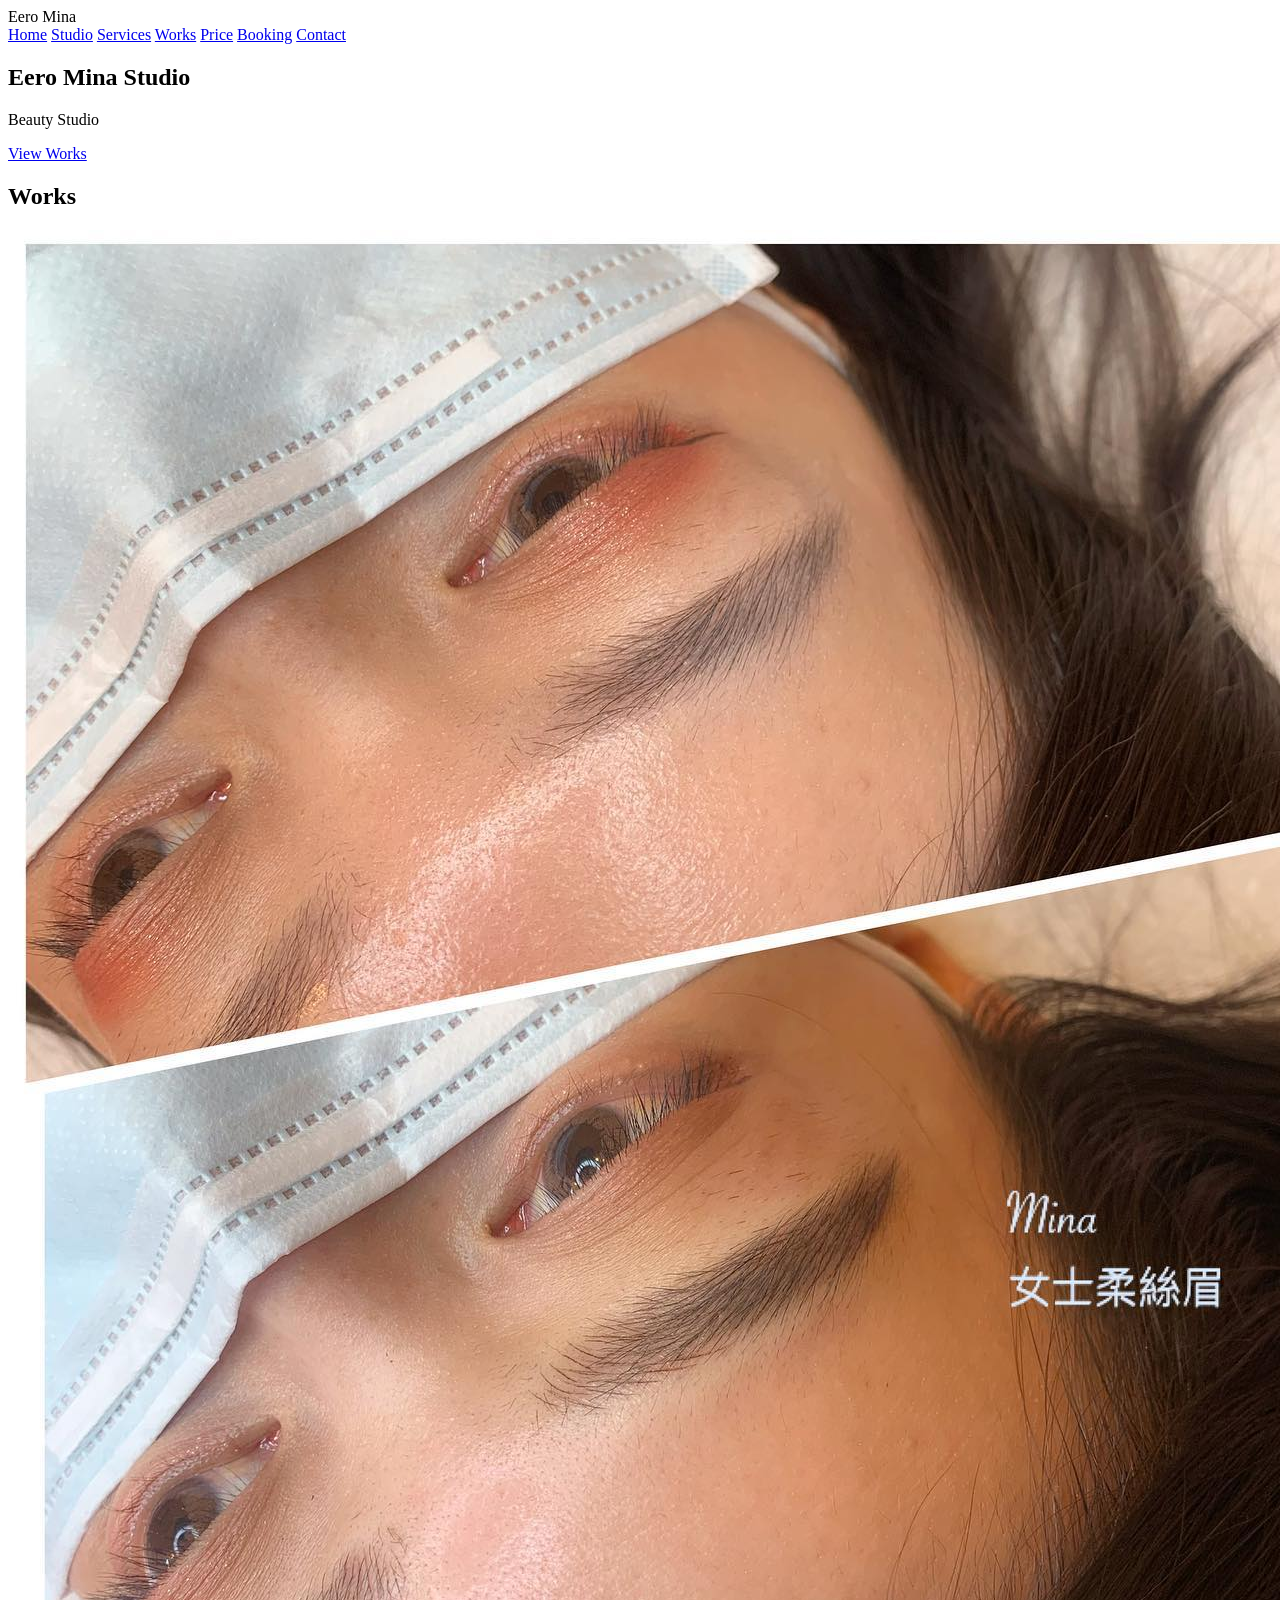
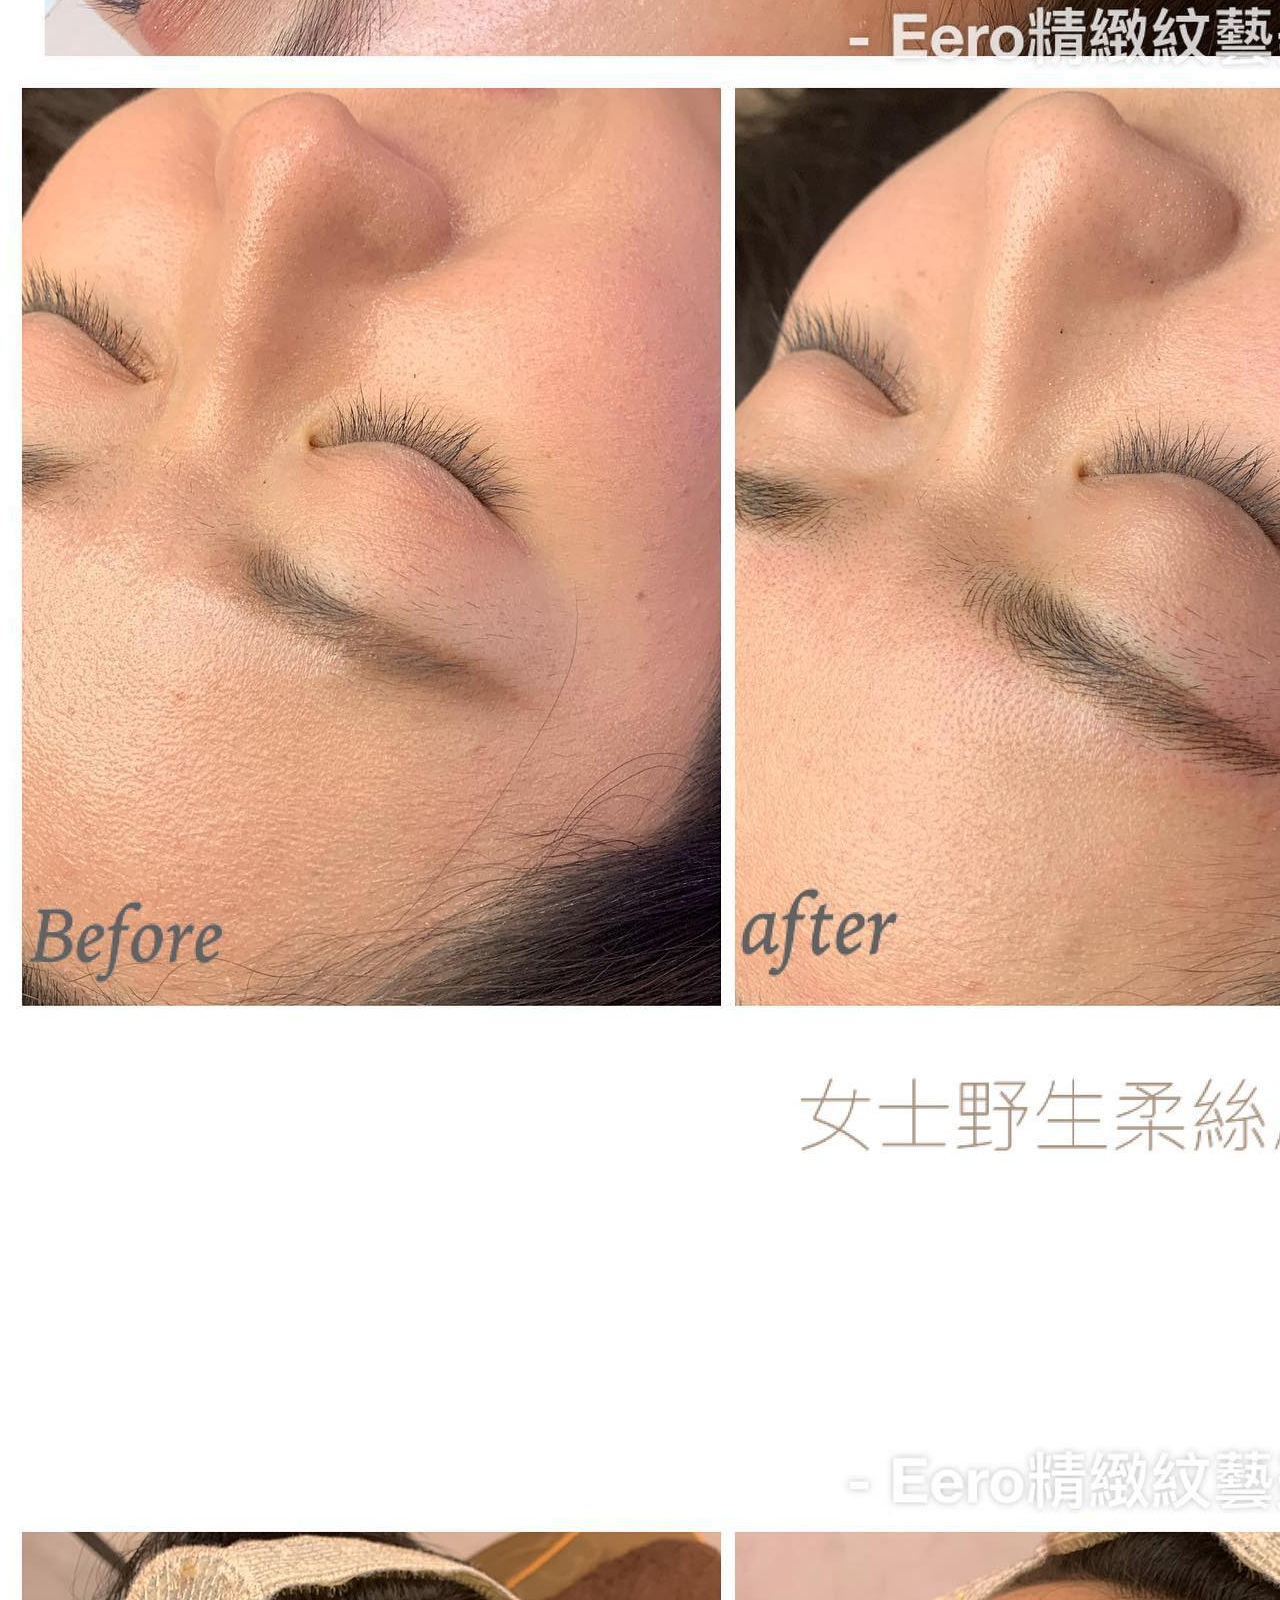
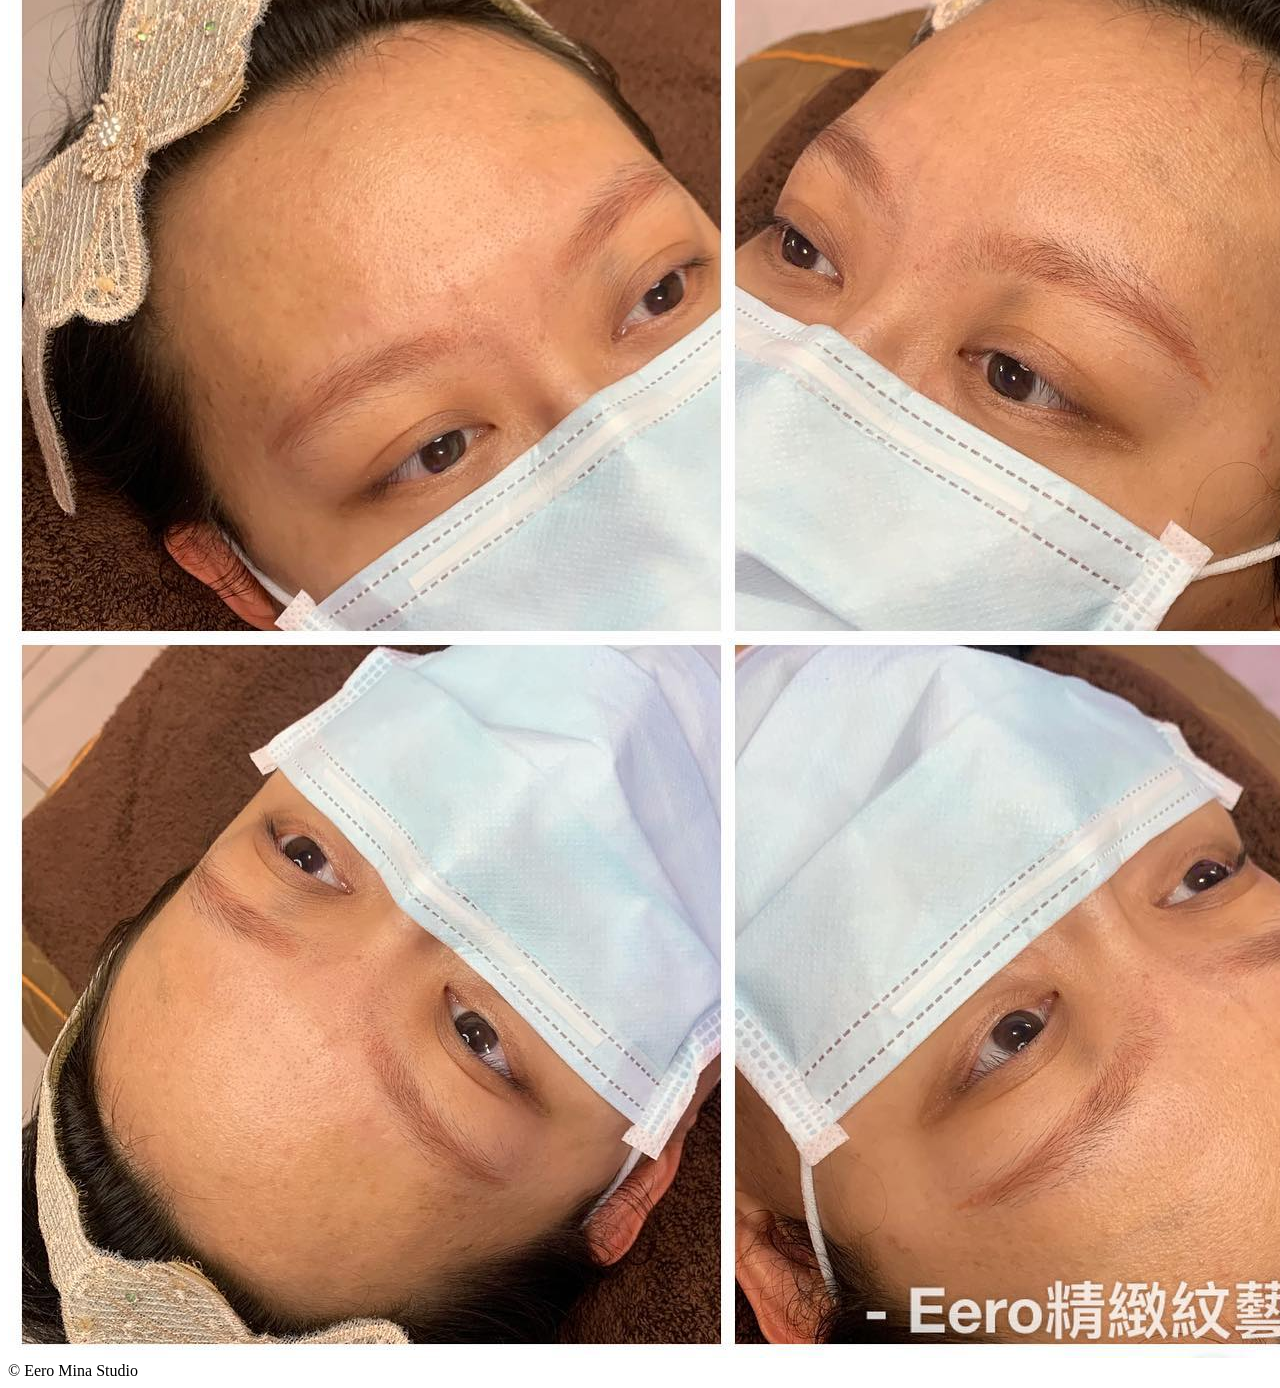
==== docs/index.html @ 8dca3147 "beauty studio site" ====
<!DOCTYPE html>
<html lang="en">

<head>

<meta charset="UTF-8">
<meta name="viewport" content="width=device-width, initial-scale=1">

<title>Eero Mina Studio</title>

<link rel="stylesheet" href="css/style.css">

</head>

<body>

<nav class="navbar">

<div class="logo">Eero Mina</div>

<div>

<a href="index.html">Home</a>
<a href="studio.html">Studio</a>
<a href="services.html">Services</a>
<a href="works.html">Works</a>
<a href="price.html">Price</a>
<a href="booking.html">Booking</a>
<a href="contact.html">Contact</a>

</div>

</nav>


<section class="hero">

<h1>Eero Mina Studio</h1>

<p>Beauty Studio</p>

<a href="works.html" class="btn">View Works</a>

</section>


<section>

<h2>Works</h2>

<div class="works-grid">

<div class="work-card">
<img src="images/work1.jpg">
</div>

<div class="work-card">
<img src="images/work2.jpg">
</div>

<div class="work-card">
<img src="images/work3.jpg">
</div>

</div>

</section>


<footer>

© Eero Mina Studio

</footer>

</body>

</html>
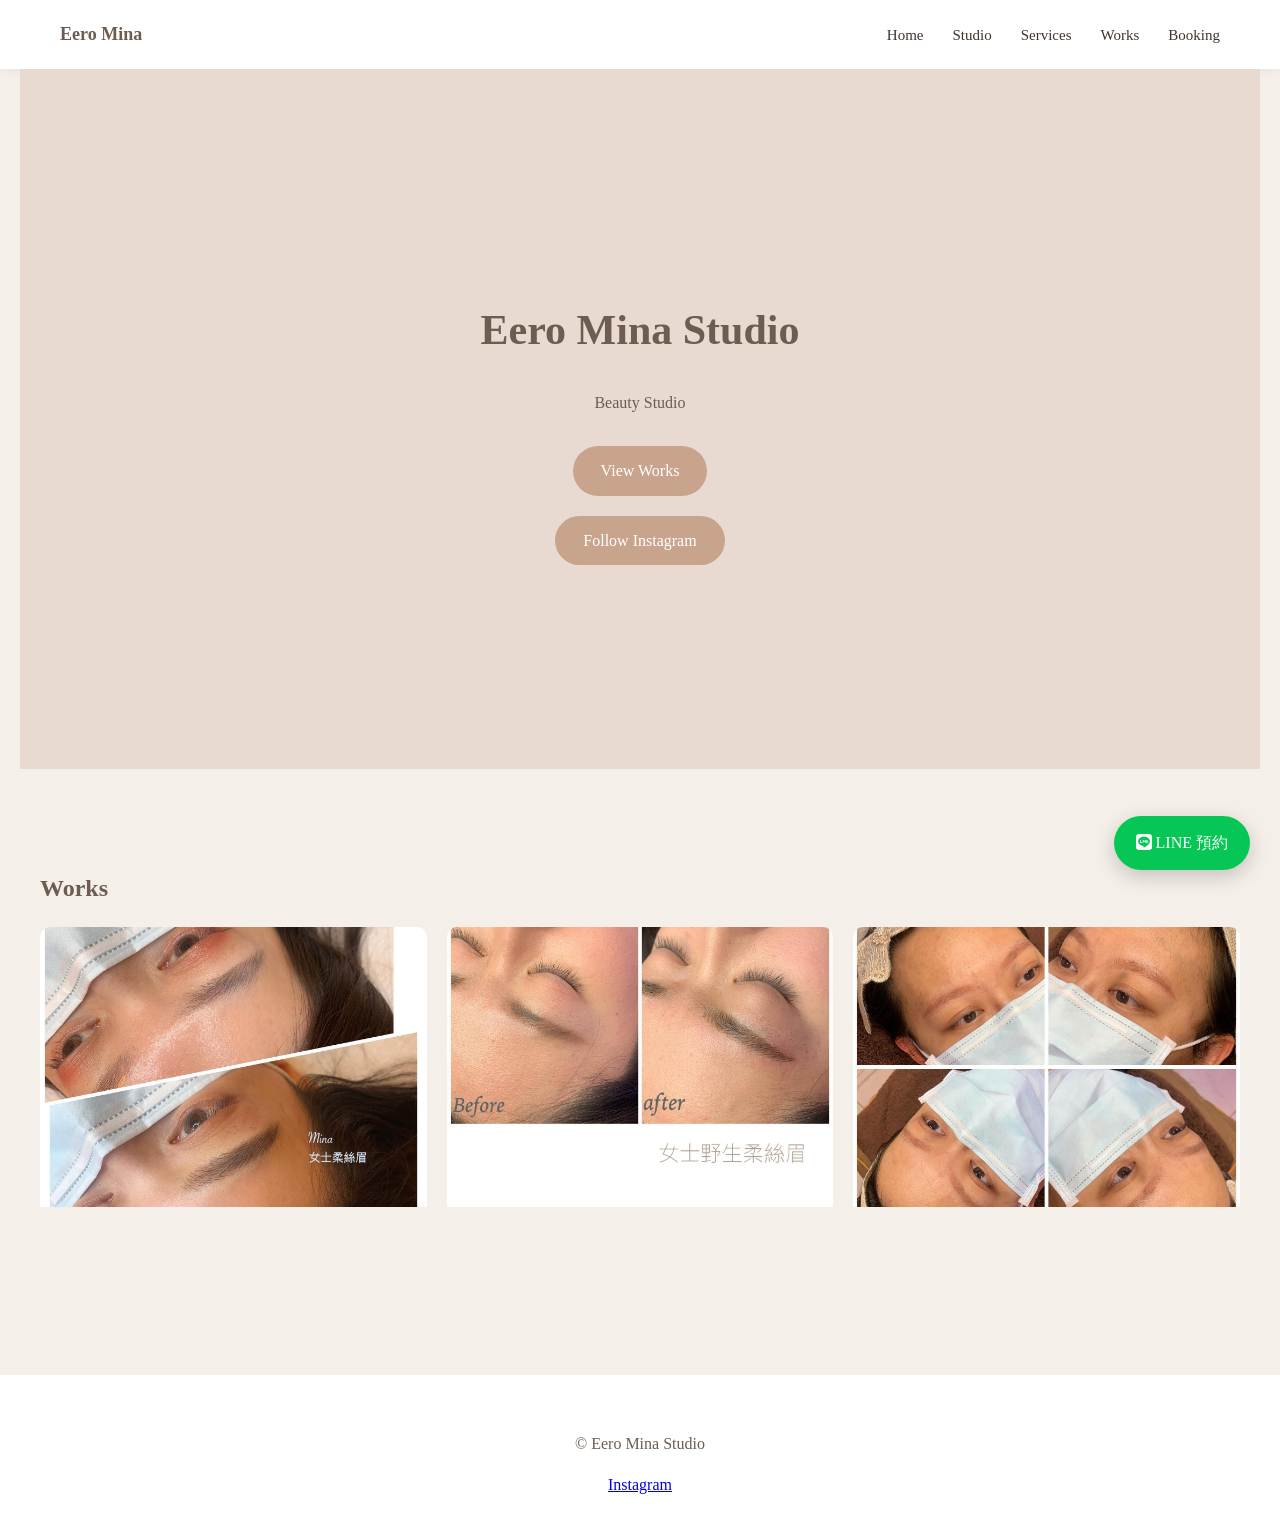
==== commit f1d647dc: "feat: 調整排版" ====
--- a/docs/index.html
+++ b/docs/index.html
@@ -1,78 +1,82 @@
 <!DOCTYPE html>
 <html lang="en">
+    <head>
+        <meta charset="UTF-8">
+        <meta name="viewport" content="width=device-width, initial-scale=1">
+                <meta name="description" content="Eero Mina Studio 高雄霧眉、飄眉、紋眉專業美容工作室，提供客製化眉型設計與LINE預約服務。">
+        <meta name="keywords" content="高雄霧眉,高雄飄眉,高雄紋眉,高雄美容工作室,Eero Mina">
+        <meta name="author" content="Eero Mina Studio">
 
-<head>
+        <meta property="og:title" content="Eero Mina Studio | 高雄霧眉飄眉工作室">
+        <meta property="og:description" content="高雄專業霧眉、飄眉美容工作室">
+        <meta property="og:image" content="https://你的github網址/images/cover.jpg">
+        <meta property="og:type" content="website">
 
-<meta charset="UTF-8">
-<meta name="viewport" content="width=device-width, initial-scale=1">
+        <title>Eero Mina Studio</title>
+        <link rel="icon" href="images/favicon.ico" type="image/x-icon" />
+        <link rel="stylesheet"
+        href="https://cdnjs.cloudflare.com/ajax/libs/font-awesome/6.5.0/css/all.min.css">
+        <link rel="stylesheet"
+        href="https://cdnjs.cloudflare.com/ajax/libs/font-awesome/6.5.0/css/all.min.css">
+        <link rel="stylesheet" href="css/style.css">
+    </head>
 
-<title>Eero Mina Studio</title>
+    <body>
+        <nav class="navbar">
+            <div class="logo">Eero Mina</div>
+            <div>
+                <a href="index.html">Home</a>
+                <a href="studio.html">Studio</a>
+                <a href="services.html">Services</a>
+                <a href="works.html">Works</a>
+                <a href="booking.html">Booking</a>
+            </div>
+        </nav>
 
-<link rel="stylesheet" href="css/style.css">
+        <section class="hero">
+            <h1>Eero Mina Studio</h1>
+            <p>Beauty Studio</p>
 
-</head>
+            <a href="works.html" class="btn">View Works</a>
+            <a href="https://instagram.com/eero_mina" class="btn" target="_blank">Follow Instagram</a>
+        </section>
 
-<body>
+        <section>
+            <h2>Works</h2>
+            <div class="works-grid">
+                <div class="work-card">
+                    <img src="images/work1.jpg" onclick="openImage(this)">
+                </div>
+                <div class="work-card">
+                    <img src="images/work2.jpg" onclick="openImage(this)">
+                </div>
+                <div class="work-card">
+                    <img src="images/work3.jpg" onclick="openImage(this)">
+                </div>
+            </div>
+        </section>
 
-<nav class="navbar">
+        <footer>
+            <p>© Eero Mina Studio</p>
+            <a href="https://instagram.com/eero_mina" target="_blank">Instagram</a>
+        </footer>
 
-<div class="logo">Eero Mina</div>
+        <div id="lightbox" onclick="closeImage()">
+            <img id="lightbox-img">
+        </div>
 
-<div>
+        <a href="https://line.me/R/ti/p/@eeromina" class="line-float" target="_blank">
+            <i class="fa-brands fa-line"></i> LINE 預約
+        </a>
+    </body>
 
-<a href="index.html">Home</a>
-<a href="studio.html">Studio</a>
-<a href="services.html">Services</a>
-<a href="works.html">Works</a>
-<a href="price.html">Price</a>
-<a href="booking.html">Booking</a>
-<a href="contact.html">Contact</a>
-
-</div>
-
-</nav>
-
-
-<section class="hero">
-
-<h1>Eero Mina Studio</h1>
-
-<p>Beauty Studio</p>
-
-<a href="works.html" class="btn">View Works</a>
-
-</section>
-
-
-<section>
-
-<h2>Works</h2>
-
-<div class="works-grid">
-
-<div class="work-card">
-<img src="images/work1.jpg">
-</div>
-
-<div class="work-card">
-<img src="images/work2.jpg">
-</div>
-
-<div class="work-card">
-<img src="images/work3.jpg">
-</div>
-
-</div>
-
-</section>
-
-
-<footer>
-
-© Eero Mina Studio
-
-</footer>
-
-</body>
-
+    <script>
+        function openImage(img) {
+            document.getElementById("lightbox").style.display="flex"
+            document.getElementById("lightbox-img").src = img.src
+        }
+        function closeImage() {
+            document.getElementById("lightbox").style.display="none"
+        }
+    </script>
 </html>
--- a/docs/css/style.css
+++ b/docs/css/style.css
@@ -0,0 +1,287 @@
+:root {
+    --primary:#C9A48D;
+    --secondary:#E8DAD0;
+    --background:#F5EFEA;
+    --text:#6E5C50;
+    --dark:#3F342E;
+}
+
+body {
+    margin:0;
+    font-family: "Noto Serif TC", serif;
+    background:var(--background);
+    color:var(--text);
+    line-height:1.6;
+}
+
+
+/* container */
+section {
+    max-width: 1200px;
+    margin: auto;
+    padding: 80px 20px;
+}
+
+
+/* navbar */
+
+.navbar {
+    display:flex;
+    justify-content:space-between;
+    align-items:center;
+    padding:20px 60px;
+    background:white;
+    box-shadow:0 2px 10px rgba(0,0,0,0.05);
+}
+
+.navbar a {
+    text-decoration:none;
+    color:var(--dark);
+    margin-left:25px;
+    font-size:15px;
+}
+
+.logo {
+    font-weight:600;
+    font-size:18px;
+}
+
+
+/* hero */
+.hero {
+    height:60vh;
+    display:flex;
+    flex-direction:column;
+    align-items:center;
+    justify-content:center;
+    text-align:center;
+    background:var(--secondary);
+}
+
+.hero h1 {
+    font-size:42px;
+    margin-bottom:10px;
+}
+
+.hero p {
+    margin-bottom:20px;
+}
+
+/* button */
+.btn {
+    display:inline-block;
+    padding:12px 28px;
+    background:var(--primary);
+    color:white;
+    border-radius:30px;
+    text-decoration:none;
+    border:none;
+    cursor:pointer;
+}
+
+.btn:hover {
+    opacity:0.9;
+}
+
+/* works */
+.works-grid {
+    display:grid;
+    grid-template-columns:repeat(3,1fr);
+    gap:20px;
+}
+
+.work-card {
+    overflow:hidden;
+    border-radius:10px;
+}
+
+.work-card img {
+    width:100%;
+    height:280px;
+    object-fit:cover;
+    transition:0.4s;
+}
+
+.work-card img:hover {
+    transform:scale(1.05);
+}
+
+
+/* services */
+.service-grid {
+    display:grid;
+    grid-template-columns:repeat(3,1fr);
+    gap:25px;
+    margin-top:40px;
+}
+
+.service-card{
+    background:white;
+    padding:40px;
+    border-radius:12px;
+    text-align:center;
+    box-shadow:0 5px 20px rgba(0,0,0,0.05);
+}
+
+.service-card h3 {
+    margin-bottom:10px;
+    font-size:22px;
+}
+
+
+/* price */
+.price-item {
+    background:white;
+    padding:25px;
+    border-radius:10px;
+    margin-top:20px;
+    max-width:400px;
+    box-shadow:0 5px 20px rgba(0,0,0,0.05);
+}
+
+/* studio */
+.studio img {
+    width:100%;
+    max-width:500px;
+    border-radius:10px;
+    margin-bottom:20px;
+}
+
+
+/* booking */
+.booking form {
+    display:flex;
+    gap:10px;
+    flex-wrap:wrap;
+    margin-top:20px;
+}
+
+.booking input,
+.booking select {
+    padding:10px;
+    border-radius:6px;
+    border:1px solid #ddd;
+}
+
+/* contact */
+.contact form {
+    display:flex;
+    gap:10px;
+    flex-wrap:wrap;
+    margin-top:20px;
+}
+
+.contact input,
+.contact textarea {
+    padding:10px;
+    border-radius:6px;
+    border:1px solid #ddd;
+}
+
+
+/* footer */
+footer {
+    text-align:center;
+    padding:40px;
+    margin-top:80px;
+    background:white;
+}
+
+#lightbox {
+    display:none;
+    position:fixed;
+    top:0;
+    left:0;
+    width:100%;
+    height:100%;
+    background:rgba(0,0,0,0.8);
+    align-items:center;
+    justify-content:center;
+    z-index:999;
+}
+
+#lightbox img {
+    max-width:90%;
+    max-height:90%;
+    border-radius:10px;
+}
+
+/* Cell phone RWD*/
+@media(max-width:768px){
+    .works-grid{
+        grid-template-columns:1fr;
+    }
+    .service-grid{
+        grid-template-columns:1fr;
+    }
+    .navbar{
+        padding:20px;
+    }
+}
+
+.btn {
+    display:inline-block;
+    padding:12px 28px;
+    background:#C9A48D;
+    color:white;
+    border-radius:30px;
+    text-decoration:none;
+    margin:10px;
+}
+
+iframe {
+    border-radius:10px;
+    margin-top:20px;
+}
+
+.line-float {
+    position:fixed;
+    bottom:30px;
+    right:30px;
+    background:#06C755;
+    color:white;
+    padding:14px 22px;
+    border-radius:40px;
+    font-size:16px;
+    text-decoration:none;
+    box-shadow:0 6px 20px rgba(0,0,0,0.2);
+    z-index:999;
+    transition:0.3s;
+}
+
+.line-float:hover {
+    transform:scale(1.05);
+}
+
+.services {
+    max-width:700px;
+    margin:auto;
+    padding:80px 20px;
+}
+
+.services h1 {
+    text-align:center;
+    margin-bottom:20px;
+}
+
+.service-category {
+    text-align:center;
+    letter-spacing:2px;
+    color:#777;
+    margin-bottom:40px;
+}
+
+.service-item {
+    display:flex;
+    justify-content:space-between;
+    padding:15px 0;
+    border-bottom:1px solid #eee;
+    font-size:18px;
+}
+
+.service-promo {
+    margin-top:40px;
+    text-align:center;
+    font-size:18px;
+    line-height:2;
+}
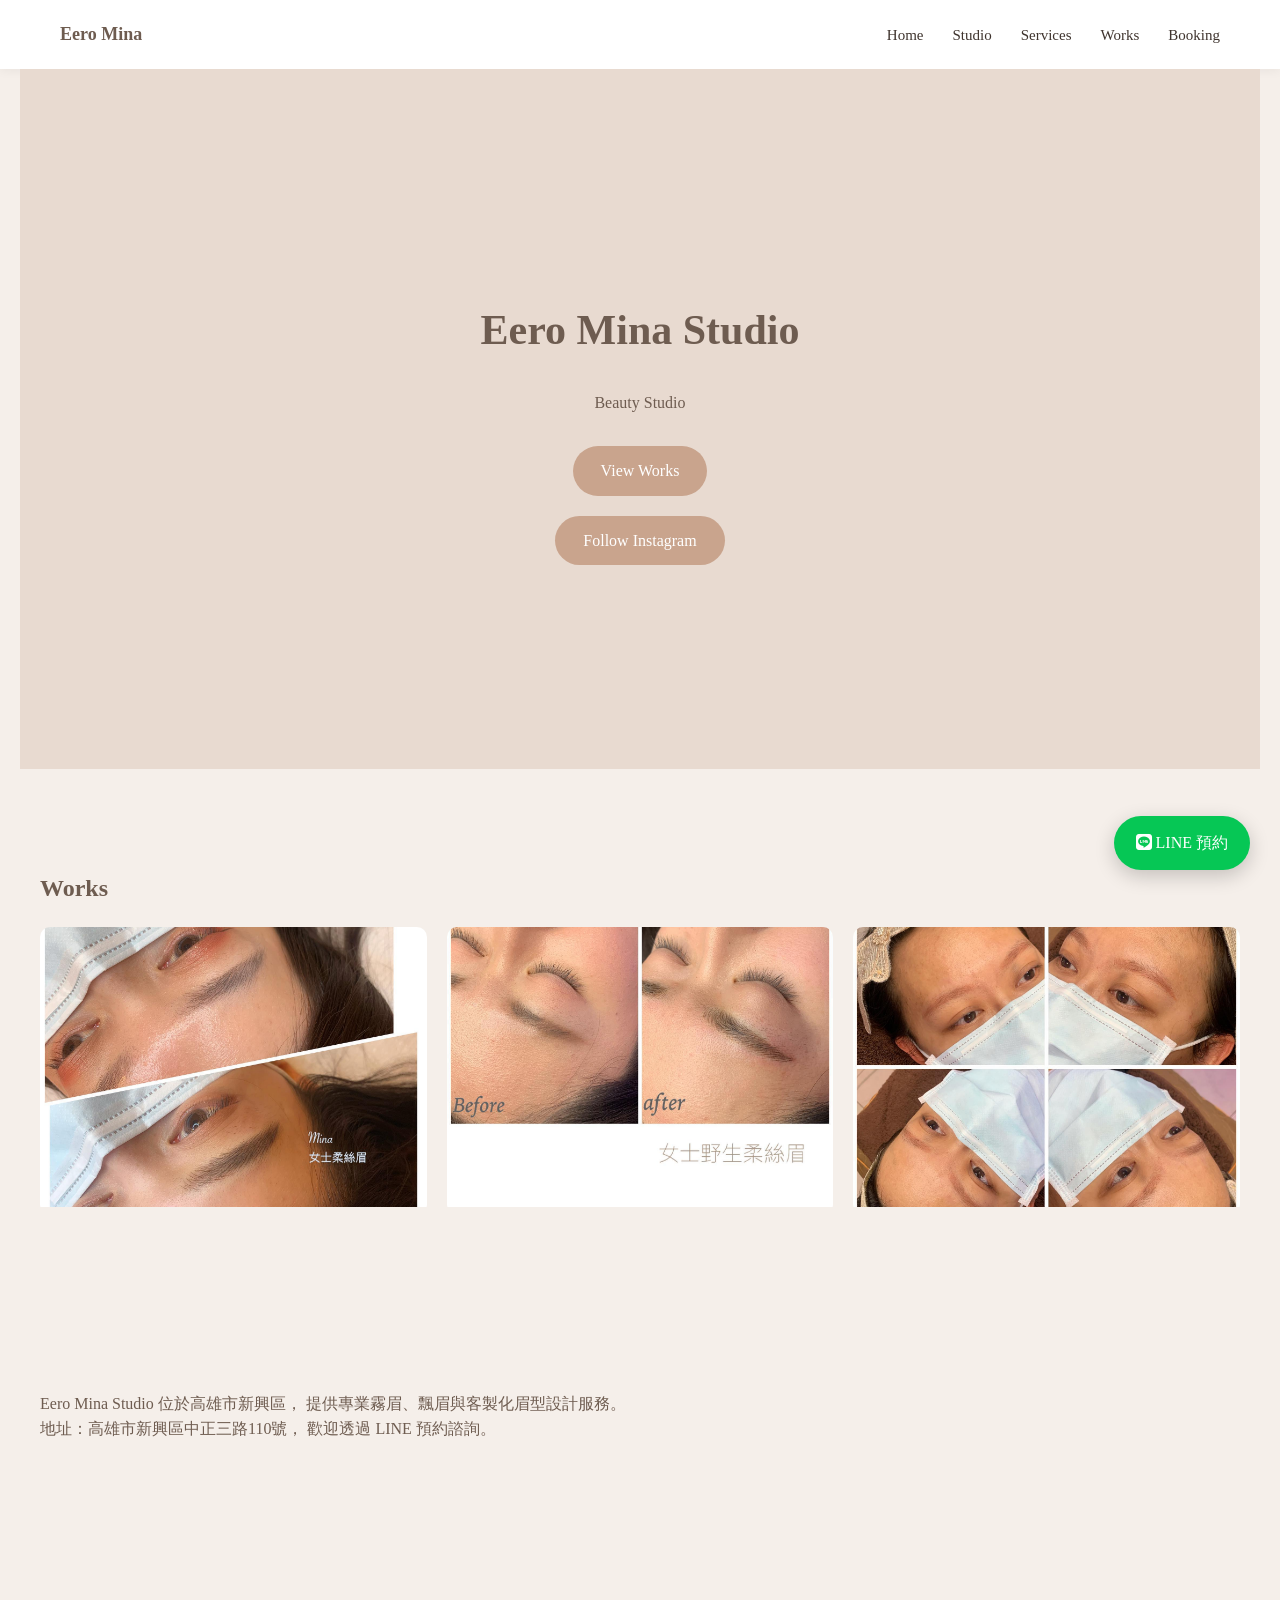
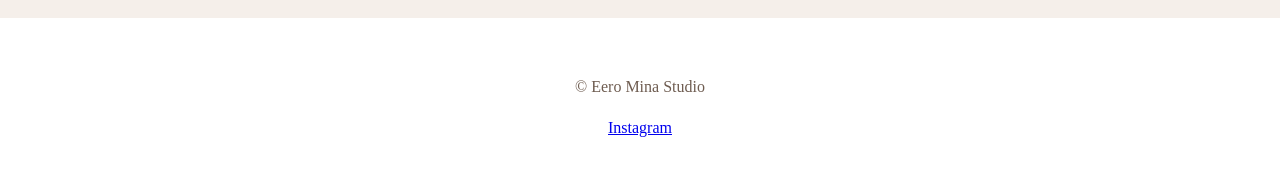
==== commit bbda4b42: "feat: 修正關鍵字" ====
--- a/docs/index.html
+++ b/docs/index.html
@@ -3,16 +3,16 @@
     <head>
         <meta charset="UTF-8">
         <meta name="viewport" content="width=device-width, initial-scale=1">
-                <meta name="description" content="Eero Mina Studio 高雄霧眉、飄眉、紋眉專業美容工作室，提供客製化眉型設計與LINE預約服務。">
-        <meta name="keywords" content="高雄霧眉,高雄飄眉,高雄紋眉,高雄美容工作室,Eero Mina">
+         <title>Eero Mina Studio | 高雄霧眉 飄眉 紋眉工作室</title>
+
+        <meta name="description" content="Eero Mina Studio 位於高雄市新興區中正三路110號，提供霧眉、飄眉、客製化眉型設計與LINE預約服務。">
+        <meta name="keywords" content="高雄霧眉,高雄飄眉,高雄紋眉,高雄美容工作室,Eero Mina, beauty studio, 中正三路110號">
         <meta name="author" content="Eero Mina Studio">
-
         <meta property="og:title" content="Eero Mina Studio | 高雄霧眉飄眉工作室">
         <meta property="og:description" content="高雄專業霧眉、飄眉美容工作室">
-        <meta property="og:image" content="https://你的github網址/images/cover.jpg">
+        <meta property="og:image" content="https://github.com/elliotcs30/eero-mina-studio/images/favicon.ico">
         <meta property="og:type" content="website">
 
-        <title>Eero Mina Studio</title>
         <link rel="icon" href="images/favicon.ico" type="image/x-icon" />
         <link rel="stylesheet"
         href="https://cdnjs.cloudflare.com/ajax/libs/font-awesome/6.5.0/css/all.min.css">
@@ -45,15 +45,24 @@
             <h2>Works</h2>
             <div class="works-grid">
                 <div class="work-card">
-                    <img src="images/work1.jpg" onclick="openImage(this)">
+                    <img src="images/work1.jpg" alt="高雄霧眉作品 Eero Mina Studio" onclick="openImage(this)">
                 </div>
                 <div class="work-card">
-                    <img src="images/work2.jpg" onclick="openImage(this)">
+                    <img src="images/work2.jpg" alt="高雄霧眉作品 Eero Mina Studio" onclick="openImage(this)">
                 </div>
                 <div class="work-card">
-                    <img src="images/work3.jpg" onclick="openImage(this)">
+                    <img src="images/work3.jpg" alt="高雄霧眉作品 Eero Mina Studio" onclick="openImage(this)">
                 </div>
             </div>
+        </section>
+
+        <section class="seo-text">
+            <p>
+            Eero Mina Studio 位於高雄市新興區，
+            提供專業霧眉、飄眉與客製化眉型設計服務。<br />
+            地址：高雄市新興區中正三路110號，
+            歡迎透過 LINE 預約諮詢。
+            </p>
         </section>
 
         <footer>
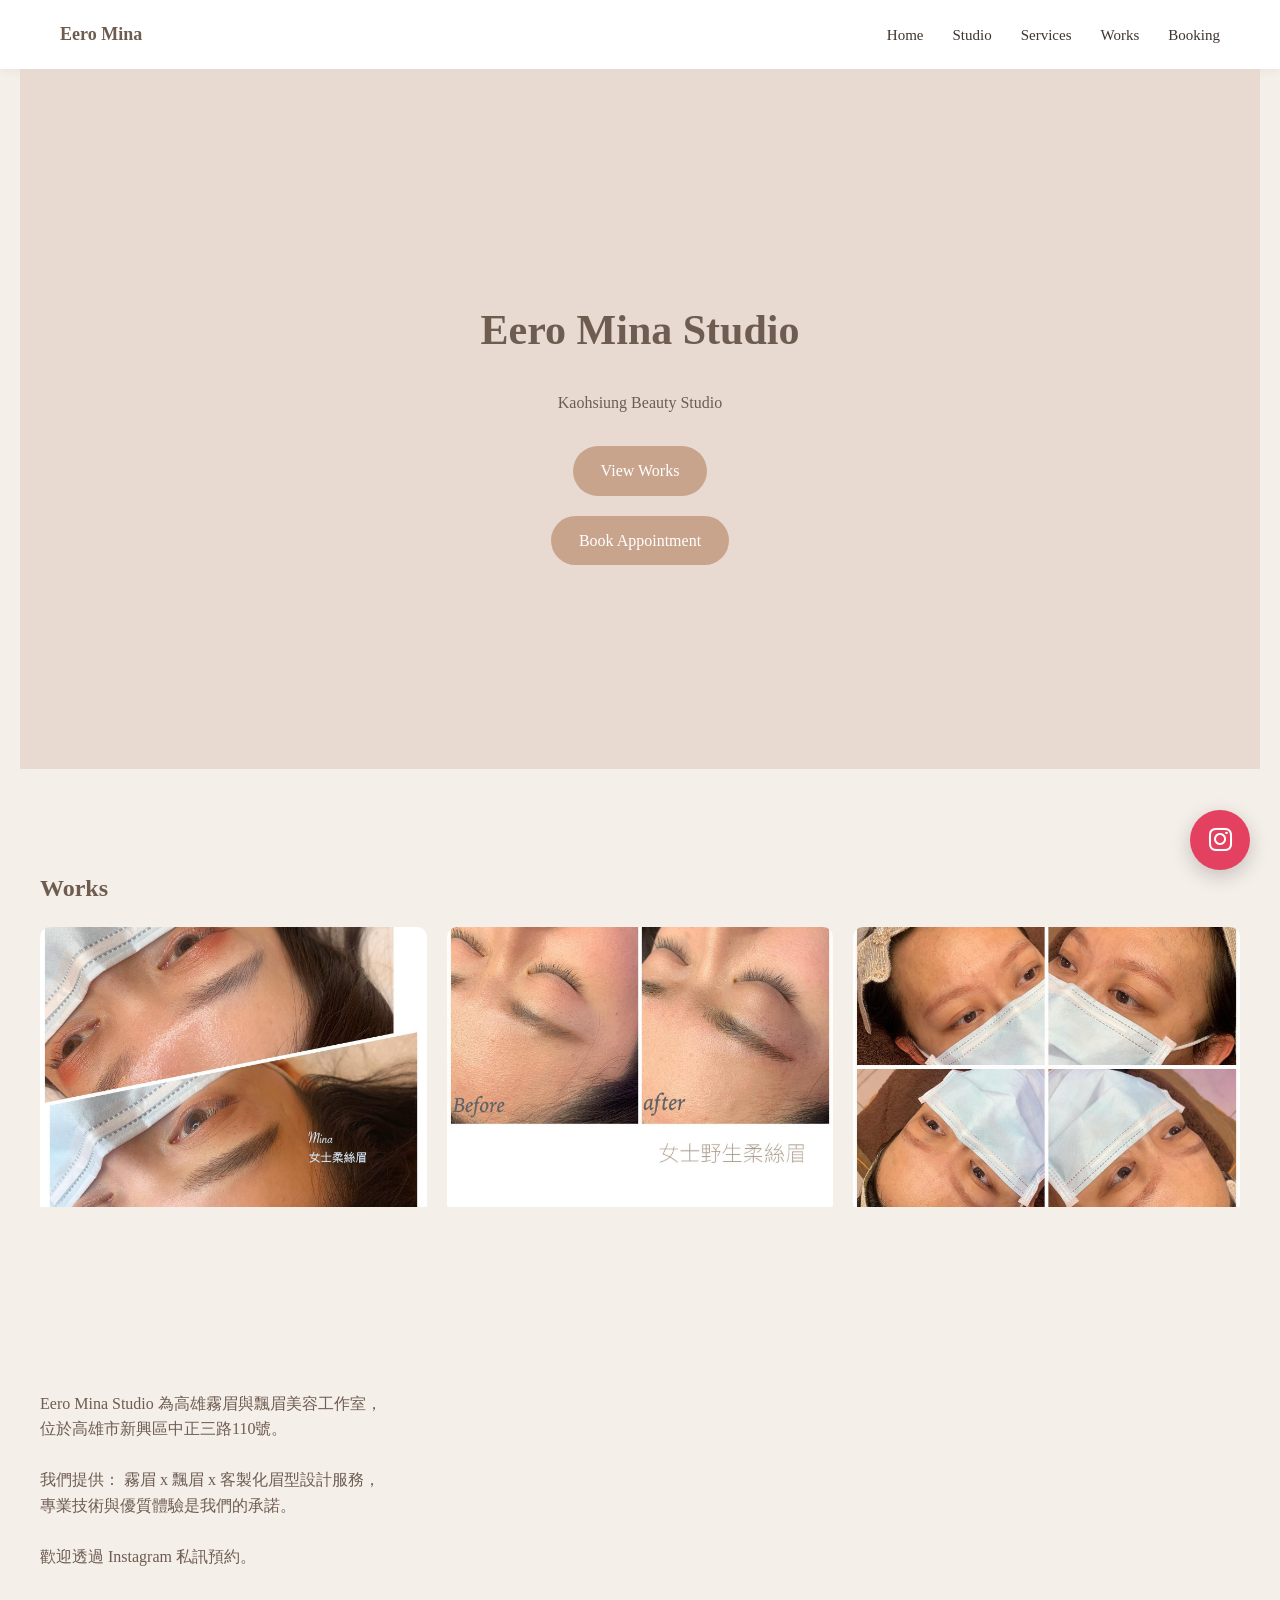
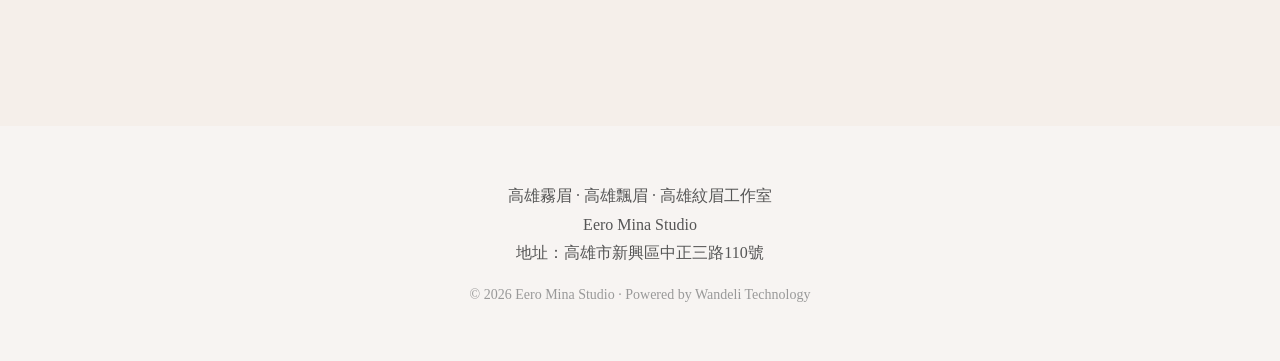
==== commit f84c2db5: "modify: ui and info" ====
--- a/docs/index.html
+++ b/docs/index.html
@@ -1,23 +1,23 @@
 <!DOCTYPE html>
-<html lang="en">
+<html lang="zh-TW">
+
     <head>
         <meta charset="UTF-8">
         <meta name="viewport" content="width=device-width, initial-scale=1">
-         <title>Eero Mina Studio | 高雄霧眉 飄眉 紋眉工作室</title>
+        <title>Eero Mina Studio | 高雄霧眉 飄眉 紋眉工作室</title>
 
-        <meta name="description" content="Eero Mina Studio 位於高雄市新興區中正三路110號，提供霧眉、飄眉、客製化眉型設計與LINE預約服務。">
-        <meta name="keywords" content="高雄霧眉,高雄飄眉,高雄紋眉,高雄美容工作室,Eero Mina, beauty studio, 中正三路110號">
+        <meta name="description" content="Eero Mina Studio 位於高雄市新興區中正三路110號，提供霧眉、飄眉與客製化眉型設計服務，歡迎透過 Instagram 私訊預約。">
+        <meta name="keywords" content="高雄霧眉,高雄飄眉,高雄紋眉,高雄美容工作室,Eero Mina Studio">
         <meta name="author" content="Eero Mina Studio">
+        <link rel="canonical" href="https://elliotcs30.github.io/eero-mina-studio/">
+
         <meta property="og:title" content="Eero Mina Studio | 高雄霧眉飄眉工作室">
         <meta property="og:description" content="高雄專業霧眉、飄眉美容工作室">
-        <meta property="og:image" content="https://github.com/elliotcs30/eero-mina-studio/images/favicon.ico">
+        <meta property="og:image" content="https://elliotcs30.github.io/eero-mina-studio/images/work1.jpg">
         <meta property="og:type" content="website">
 
-        <link rel="icon" href="images/favicon.ico" type="image/x-icon" />
-        <link rel="stylesheet"
-        href="https://cdnjs.cloudflare.com/ajax/libs/font-awesome/6.5.0/css/all.min.css">
-        <link rel="stylesheet"
-        href="https://cdnjs.cloudflare.com/ajax/libs/font-awesome/6.5.0/css/all.min.css">
+        <link rel="icon" href="images/favicon.ico">
+        <link rel="stylesheet" href="https://cdnjs.cloudflare.com/ajax/libs/font-awesome/6.5.0/css/all.min.css">
         <link rel="stylesheet" href="css/style.css">
     </head>
 
@@ -35,12 +35,14 @@
 
         <section class="hero">
             <h1>Eero Mina Studio</h1>
-            <p>Beauty Studio</p>
-
-            <a href="works.html" class="btn">View Works</a>
-            <a href="https://instagram.com/eero_mina" class="btn" target="_blank">Follow Instagram</a>
+            <p>Kaohsiung Beauty Studio</p>
+            <a href="works.html" class="btn">
+                View Works
+            </a>
+            <a href="booking.html" class="btn">
+                Book Appointment
+            </a>
         </section>
-
         <section>
             <h2>Works</h2>
             <div class="works-grid">
@@ -55,37 +57,65 @@
                 </div>
             </div>
         </section>
-
         <section class="seo-text">
             <p>
-            Eero Mina Studio 位於高雄市新興區，
-            提供專業霧眉、飄眉與客製化眉型設計服務。<br />
-            地址：高雄市新興區中正三路110號，
-            歡迎透過 LINE 預約諮詢。
+                Eero Mina Studio 為高雄霧眉與飄眉美容工作室，<br>
+                位於高雄市新興區中正三路110號。<br>
+                <br>
+                我們提供： 霧眉 x 飄眉 x 客製化眉型設計服務，<br>
+                專業技術與優質體驗是我們的承諾。<br>
+                <br>
+                歡迎透過 Instagram 私訊預約。<br>
             </p>
         </section>
 
         <footer>
-            <p>© Eero Mina Studio</p>
-            <a href="https://instagram.com/eero_mina" target="_blank">Instagram</a>
+            <p class="footer-info">
+            高雄霧眉 · 高雄飄眉 · 高雄紋眉工作室<br>
+            Eero Mina Studio<br>
+            地址：高雄市新興區中正三路110號
+            </p>
+
+            <p class="footer-copy">
+            © 2026 Eero Mina Studio · Powered by Wandeli Technology
+            </p>
         </footer>
 
         <div id="lightbox" onclick="closeImage()">
             <img id="lightbox-img">
         </div>
+        <a href="https://instagram.com/eero_mina" class="ig-float" target="_blank">
+            <i class="fa-brands fa-instagram"></i>
+        </a>
 
-        <a href="https://line.me/R/ti/p/@eeromina" class="line-float" target="_blank">
-            <i class="fa-brands fa-line"></i> LINE 預約
-        </a>
+        <script>
+            function openImage(img) {
+                document.getElementById("lightbox").style.display = "flex";
+                document.getElementById("lightbox-img").src = img.src;
+            }
+
+            function closeImage() {
+                document.getElementById("lightbox").style.display = "none";
+            }
+        </script>
+
+        <script type="application/ld+json">
+            {
+                "@context": "https://schema.org",
+                "@type": "BeautySalon",
+                "name": "Eero Mina Studio",
+                "address": {
+                "@type": "PostalAddress",
+                "streetAddress": "中正三路110號",
+                "addressLocality": "新興區",
+                "addressRegion": "高雄市",
+                "addressCountry": "TW"
+                },
+                "url": "https://elliotcs30.github.io/eero-mina-studio",
+                "sameAs": [
+                "https://instagram.com/eero_mina"
+                ]
+            }
+        </script>
     </body>
-
-    <script>
-        function openImage(img) {
-            document.getElementById("lightbox").style.display="flex"
-            document.getElementById("lightbox-img").src = img.src
-        }
-        function closeImage() {
-            document.getElementById("lightbox").style.display="none"
-        }
-    </script>
 </html>
--- a/docs/css/style.css
+++ b/docs/css/style.css
@@ -180,11 +180,37 @@
 
 
 /* footer */
-footer {
-    text-align:center;
-    padding:40px;
-    margin-top:80px;
-    background:white;
+footer{
+
+text-align:center;
+padding:40px 20px;
+background:#f7f4f2;
+margin-top:60px;
+
+}
+
+.footer-info{
+
+line-height:1.8;
+color:#555;
+
+}
+
+.footer-copy{
+
+margin-top:10px;
+font-size:14px;
+color:#999;
+
+}
+
+footer a{
+
+display:inline-block;
+margin-top:10px;
+text-decoration:none;
+color:#C9A48D;
+
 }
 
 #lightbox {
@@ -217,6 +243,11 @@
     .navbar{
         padding:20px;
     }
+    .booking-steps{
+
+grid-template-columns:1fr;
+
+}
 }
 
 .btn {
@@ -284,4 +315,80 @@
     text-align:center;
     font-size:18px;
     line-height:2;
+}
+
+
+.booking{
+
+max-width:900px;
+margin:auto;
+padding:80px 20px;
+text-align:center;
+
+}
+
+.booking-intro{
+
+margin-bottom:40px;
+
+}
+
+.booking-steps{
+
+display:grid;
+grid-template-columns:repeat(3,1fr);
+gap:30px;
+
+}
+
+.step{
+
+background:white;
+padding:30px;
+border-radius:10px;
+box-shadow:0 5px 20px rgba(0,0,0,0.05);
+
+}
+
+.step h3{
+
+color:#C9A48D;
+
+}
+
+
+.ig-float{
+
+position:fixed;
+bottom:30px;
+right:30px;
+
+width:60px;
+height:60px;
+
+background:#E4405F;
+
+border-radius:50%;
+
+display:flex;
+align-items:center;
+justify-content:center;
+
+color:white;
+font-size:26px;
+
+text-decoration:none;
+
+box-shadow:0 6px 20px rgba(0,0,0,0.2);
+
+z-index:999;
+
+transition:0.3s;
+
+}
+
+.ig-float:hover{
+
+transform:scale(1.1);
+
 }
